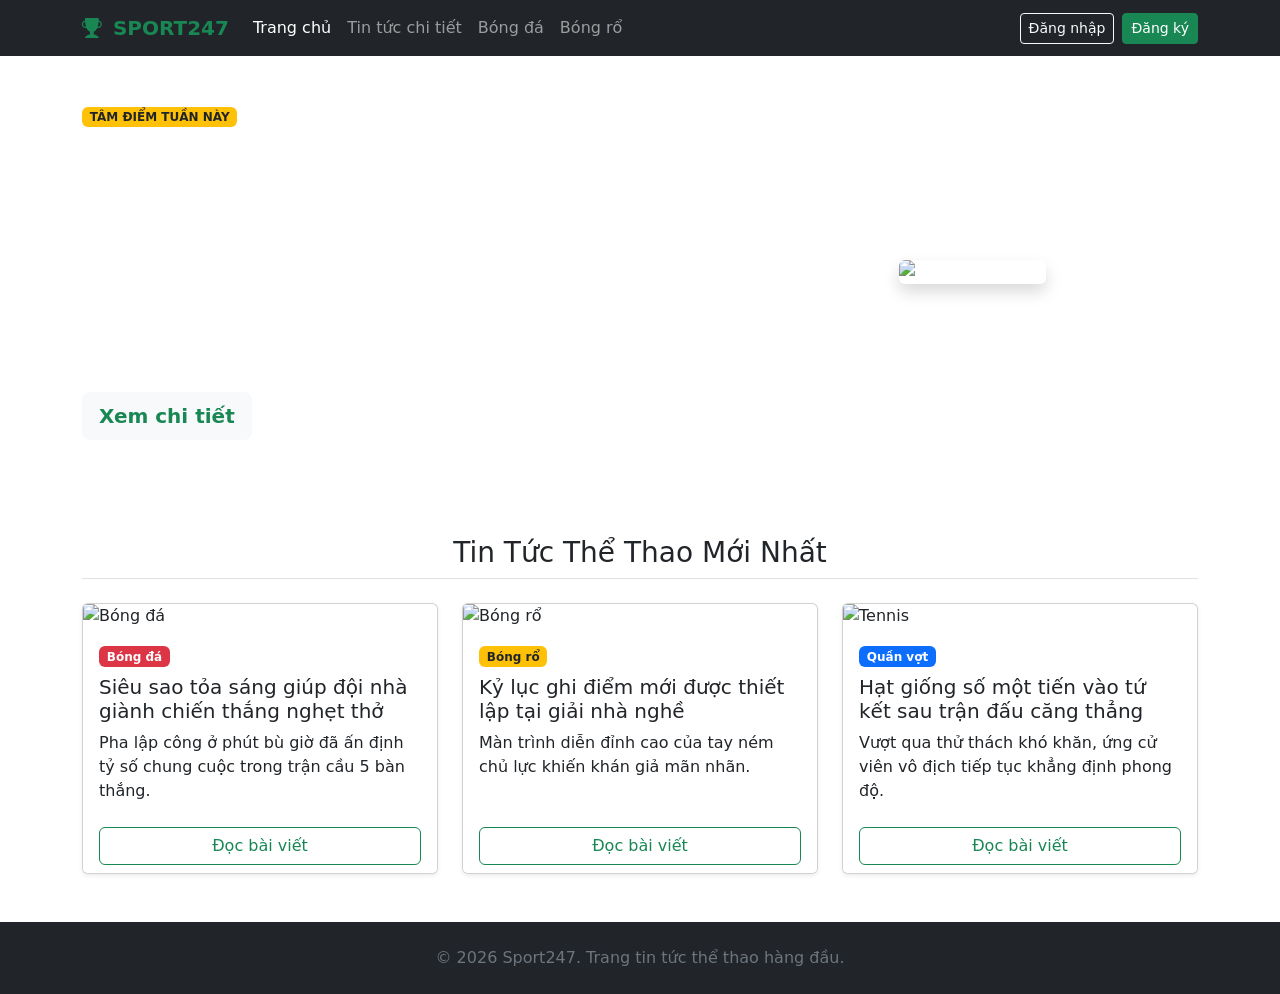
==== index.html @ bca42089 "Update links to detail page for news articles" ====
<!doctype html>
<html lang="vi">

<head>
    <meta charset="UTF-8" />
    <meta name="viewport" content="width=device-width, initial-scale=1.0" />
    <title>Sport247 - Trang Chủ Thể Thao</title>
    
    <!-- Bootstrap CSS -->
    <link href="https://cdn.jsdelivr.net/npm/bootstrap@5.3.2/dist/css/bootstrap.min.css" rel="stylesheet" />
    <link rel="stylesheet" href="https://cdn.jsdelivr.net/npm/bootstrap-icons@1.11.3/font/bootstrap-icons.min.css" />
    
    <!-- File CSS tùy chỉnh -->
    <link rel="stylesheet" href="style.css" />

    <link rel="shortcut icon" href="favicon.ico" type="image/x-icon">
</head>

<body>

    <!-- 1. Thanh điều hướng (Navbar) -->
    <nav class="navbar navbar-expand-lg bg-dark navbar-dark">
        <div class="container">
            <a class="navbar-brand fw-bold text-success" href="index.html"><i class="bi bi-trophy-fill me-1"></i> SPORT247</a>
            <button class="navbar-toggler" type="button" data-bs-toggle="collapse" data-bs-target="#navbarContent">
                <span class="navbar-toggler-icon"></span>
            </button>
            <div class="collapse navbar-collapse" id="navbarContent">
                <ul class="navbar-nav me-auto mb-2 mb-lg-0">
                    <li class="nav-item">
                        <a class="nav-link active" href="index.html">Trang chủ</a>
                    </li>
                    <li class="nav-item">
                        <!-- Đã sửa tin-tuc.html thành ./webpages/tintuc.html -->
                        <a class="nav-link" href="./webpages/tintuc.html">Tin tức chi tiết</a>
                    </li>
                    <li class="nav-item">
                        <a class="nav-link" href="#">Bóng đá</a>
                    </li>
                    <li class="nav-item">
                        <a class="nav-link" href="#">Bóng rổ</a>
                    </li>
                </ul>

                <!-- Khu vực hiển thị tài khoản động -->
                <div class="d-flex align-items-center" id="auth-section">
                    <a href="sign-in.html" class="btn btn-outline-light btn-sm me-2" id="btn-login">Đăng nhập</a>
                    <a href="sign-up.html" class="btn btn-success btn-sm" id="btn-register">Đăng ký</a>
                </div>
            </div>
        </div>
    </nav>

    <!-- 2. Hero Banner -->
    <div class="hero-banner text-white py-5">
        <div class="container">
            <div class="row align-items-center">
                <div class="col-md-7 text-start">
                    <span class="badge bg-warning text-dark mb-2">TÂM ĐIỂM TUẦN NÀY</span>
                    <h1 class="display-5 fw-bold">Cuộc đua vô địch Ngoại hạng Anh bước vào giai đoạn khốc liệt</h1>
                    <p class="fs-5">Cập nhật lịch thi đấu, nhận định chuyên sâu và những diễn biến mới nhất từ các CLB hàng đầu châu Âu.</p>
                    <div class="mt-3">
                        <a href="./webpages/tintuc.html" class="btn btn-light btn-lg me-2 text-success fw-bold">Xem chi tiết</a>
                    </div>
                </div>
                <div class="col-md-5 text-center mt-4 mt-md-0">
                    <img src="https://images.unsplash.com/photo-1508098682722-e99c43a406b2?auto=format&fit=crop&w=500&q=80" 
                         class="img-fluid rounded shadow hero-img" alt="Thể thao nổi bật" />
                </div>
            </div>
        </div>
    </div>

    <!-- 3. Lưới bài viết mới nhất -->
    <div class="container my-5">
        <h3 class="text-center mb-4 border-bottom pb-2">Tin Tức Thể Thao Mới Nhất</h3>
        <div class="row row-cols-1 row-cols-md-3 g-4">
            <div class="col">
                <div class="card h-100 shadow-sm news-card">
                    <img src="https://images.unsplash.com/photo-1574629810360-7efbbe195018?auto=format&fit=crop&w=400&q=80" class="card-img-top news-card-img" alt="Bóng đá">
                    <div class="card-body">
                        <span class="badge bg-danger mb-2">Bóng đá</span>
                        <h5 class="card-title">Siêu sao tỏa sáng giúp đội nhà giành chiến thắng nghẹt thở</h5>
                        <p class="card-text">Pha lập công ở phút bù giờ đã ấn định tỷ số chung cuộc trong trận cầu 5 bàn thắng.</p>
                    </div>
                    <div class="card-footer bg-white border-top-0">
                        <a href="./webpages/tintuc.html" class="btn btn-outline-success w-100">Đọc bài viết</a>
                    </div>
                </div>
            </div>
            <div class="col">
                <div class="card h-100 shadow-sm news-card">
                    <img src="https://images.unsplash.com/photo-1546519638-68e109498ffc?auto=format&fit=crop&w=400&q=80" class="card-img-top news-card-img" alt="Bóng rổ">
                    <div class="card-body">
                        <span class="badge bg-warning text-dark mb-2">Bóng rổ</span>
                        <h5 class="card-title">Kỷ lục ghi điểm mới được thiết lập tại giải nhà nghề</h5>
                        <p class="card-text">Màn trình diễn đỉnh cao của tay ném chủ lực khiến khán giả mãn nhãn.</p>
                    </div>
                    <div class="card-footer bg-white border-top-0">
                        <a href="./webpages/tintuc.html" class="btn btn-outline-success w-100">Đọc bài viết</a>
                    </div>
                </div>
            </div>
            <div class="col">
                <div class="card h-100 shadow-sm news-card">
                    <img src="https://images.unsplash.com/photo-1519766304817-4f37bda74a29?auto=format&fit=crop&w=400&q=80" class="card-img-top news-card-img" alt="Tennis">
                    <div class="card-body">
                        <span class="badge bg-primary mb-2">Quần vợt</span>
                        <h5 class="card-title">Hạt giống số một tiến vào tứ kết sau trận đấu căng thẳng</h5>
                        <p class="card-text">Vượt qua thử thách khó khăn, ứng cử viên vô địch tiếp tục khẳng định phong độ.</p>
                    </div>
                    <div class="card-footer bg-white border-top-0">
                        <a href="./webpages/tintuc.html" class="btn btn-outline-success w-100">Đọc bài viết</a>
                    </div>
                </div>
            </div>
        </div>
    </div>

    <!-- 4. Footer -->
    <footer class="bg-dark text-white text-center py-4">
        <div class="container">
            <p class="mb-0 text-secondary">&copy; 2026 Sport247. Trang tin tức thể thao hàng đầu.</p>
        </div>
    </footer>

    <!-- Kiểm tra trạng thái đăng nhập qua localStorage -->
    <script>
        window.addEventListener("DOMContentLoaded", function() {
            let currentUser = JSON.parse(localStorage.getItem("current_user"));
            let authSection = document.getElementById("auth-section");

            if (currentUser) {
                authSection.innerHTML = `
                    <span class="text-white me-3">Xin chào, <b>${currentUser.name}</b></span>
                    <button class="btn btn-outline-danger btn-sm" id="btn-logout">Đăng xuất</button>
                `;

                document.getElementById("btn-logout").addEventListener("click", function() {
                    localStorage.removeItem("current_user");
                    location.reload();
                });
            }
        });
    </script>
    <script src="https://cdn.jsdelivr.net/npm/bootstrap@5.3.2/dist/js/bootstrap.bundle.min.js"></script>
</body>
</html>
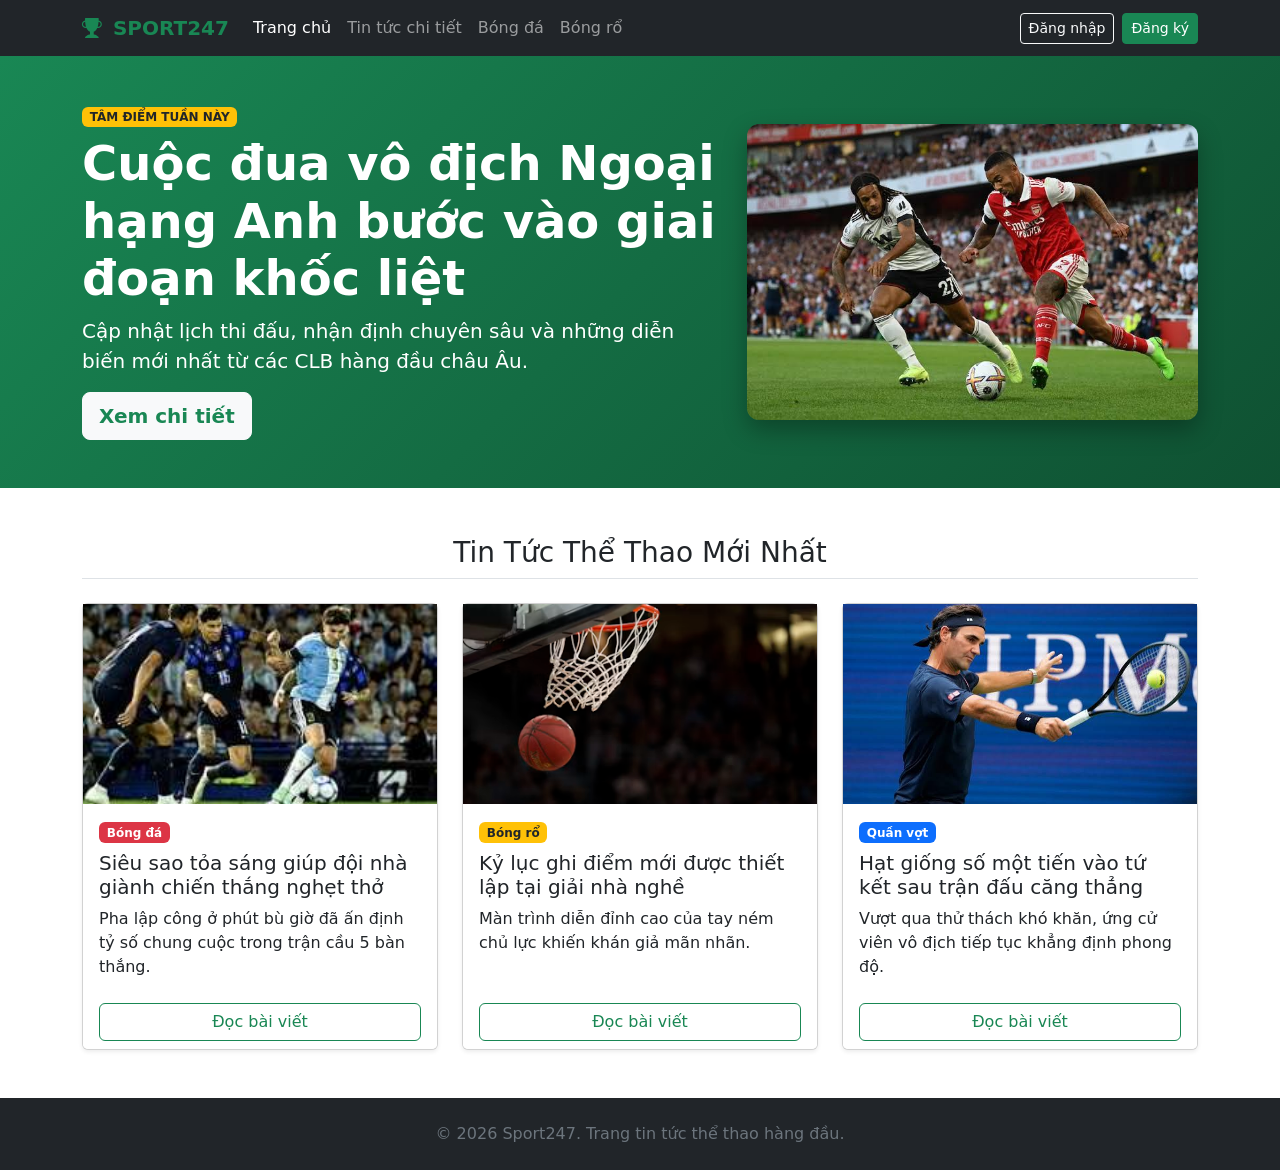
==== commit 4b1fb533: "Add three news articles: "Siêu sao tỏa sáng giúp đội nhà giành chiến thắng nghẹt thở", "Kỷ lục ghi đ" ====
--- a/index.html
+++ b/index.html
@@ -11,9 +11,7 @@
     <link rel="stylesheet" href="https://cdn.jsdelivr.net/npm/bootstrap-icons@1.11.3/font/bootstrap-icons.min.css" />
     
     <!-- File CSS tùy chỉnh -->
-    <link rel="stylesheet" href="style.css" />
-
-    <link rel="shortcut icon" href="favicon.ico" type="image/x-icon">
+    <link rel="stylesheet" href="css/style.css" />
 </head>
 
 <body>
@@ -31,7 +29,7 @@
                         <a class="nav-link active" href="index.html">Trang chủ</a>
                     </li>
                     <li class="nav-item">
-                        <!-- Đã sửa tin-tuc.html thành ./webpages/tintuc.html -->
+                        <!-- Đã đổi thành ./webpages/tintuc.html -->
                         <a class="nav-link" href="./webpages/tintuc.html">Tin tức chi tiết</a>
                     </li>
                     <li class="nav-item">
@@ -44,8 +42,8 @@
 
                 <!-- Khu vực hiển thị tài khoản động -->
                 <div class="d-flex align-items-center" id="auth-section">
-                    <a href="sign-in.html" class="btn btn-outline-light btn-sm me-2" id="btn-login">Đăng nhập</a>
-                    <a href="sign-up.html" class="btn btn-success btn-sm" id="btn-register">Đăng ký</a>
+                    <a href="./webpages/sign-in.html" class="btn btn-outline-light btn-sm me-2" id="btn-login">Đăng nhập</a>
+                    <a href="./webpages/sign-up.html" class="btn btn-success btn-sm" id="btn-register">Đăng ký</a>
                 </div>
             </div>
         </div>
@@ -60,12 +58,13 @@
                     <h1 class="display-5 fw-bold">Cuộc đua vô địch Ngoại hạng Anh bước vào giai đoạn khốc liệt</h1>
                     <p class="fs-5">Cập nhật lịch thi đấu, nhận định chuyên sâu và những diễn biến mới nhất từ các CLB hàng đầu châu Âu.</p>
                     <div class="mt-3">
+                        <!-- Đã đổi thành ./webpages/tintuc.html -->
                         <a href="./webpages/tintuc.html" class="btn btn-light btn-lg me-2 text-success fw-bold">Xem chi tiết</a>
                     </div>
                 </div>
                 <div class="col-md-5 text-center mt-4 mt-md-0">
-                    <img src="https://images.unsplash.com/photo-1508098682722-e99c43a406b2?auto=format&fit=crop&w=500&q=80" 
-                         class="img-fluid rounded shadow hero-img" alt="Thể thao nổi bật" />
+                    <img src="./img/img4.jfif" 
+                        alt="Thể thao nổi bật" />
                 </div>
             </div>
         </div>
@@ -77,40 +76,43 @@
         <div class="row row-cols-1 row-cols-md-3 g-4">
             <div class="col">
                 <div class="card h-100 shadow-sm news-card">
-                    <img src="https://images.unsplash.com/photo-1574629810360-7efbbe195018?auto=format&fit=crop&w=400&q=80" class="card-img-top news-card-img" alt="Bóng đá">
+                    <img src="./img/img3.jfif" alt="Bóng đá">
                     <div class="card-body">
                         <span class="badge bg-danger mb-2">Bóng đá</span>
                         <h5 class="card-title">Siêu sao tỏa sáng giúp đội nhà giành chiến thắng nghẹt thở</h5>
                         <p class="card-text">Pha lập công ở phút bù giờ đã ấn định tỷ số chung cuộc trong trận cầu 5 bàn thắng.</p>
                     </div>
                     <div class="card-footer bg-white border-top-0">
-                        <a href="./webpages/tintuc.html" class="btn btn-outline-success w-100">Đọc bài viết</a>
+                        <!-- Đã đổi thành ./webpages/tintuc.html -->
+                        <a href="./webpages/tintuc1.html" class="btn btn-outline-success w-100">Đọc bài viết</a>
                     </div>
                 </div>
             </div>
             <div class="col">
                 <div class="card h-100 shadow-sm news-card">
-                    <img src="https://images.unsplash.com/photo-1546519638-68e109498ffc?auto=format&fit=crop&w=400&q=80" class="card-img-top news-card-img" alt="Bóng rổ">
+                    <img src="./img/img2.avif" alt="Bóng rổ">
                     <div class="card-body">
                         <span class="badge bg-warning text-dark mb-2">Bóng rổ</span>
                         <h5 class="card-title">Kỷ lục ghi điểm mới được thiết lập tại giải nhà nghề</h5>
                         <p class="card-text">Màn trình diễn đỉnh cao của tay ném chủ lực khiến khán giả mãn nhãn.</p>
                     </div>
                     <div class="card-footer bg-white border-top-0">
-                        <a href="./webpages/tintuc.html" class="btn btn-outline-success w-100">Đọc bài viết</a>
+                        <!-- Đã đổi thành ./webpages/tintuc.html -->
+                        <a href="./webpages/tintuc2.html" class="btn btn-outline-success w-100">Đọc bài viết</a>
                     </div>
                 </div>
             </div>
             <div class="col">
                 <div class="card h-100 shadow-sm news-card">
-                    <img src="https://images.unsplash.com/photo-1519766304817-4f37bda74a29?auto=format&fit=crop&w=400&q=80" class="card-img-top news-card-img" alt="Tennis">
+                    <img src="./img/img1.jfif" alt="tennis">
                     <div class="card-body">
                         <span class="badge bg-primary mb-2">Quần vợt</span>
                         <h5 class="card-title">Hạt giống số một tiến vào tứ kết sau trận đấu căng thẳng</h5>
                         <p class="card-text">Vượt qua thử thách khó khăn, ứng cử viên vô địch tiếp tục khẳng định phong độ.</p>
                     </div>
                     <div class="card-footer bg-white border-top-0">
-                        <a href="./webpages/tintuc.html" class="btn btn-outline-success w-100">Đọc bài viết</a>
+                        <!-- Đã đổi thành ./webpages/tintuc.html -->
+                        <a href="./webpages/tintuc3.html" class="btn btn-outline-success w-100">Đọc bài viết</a>
                     </div>
                 </div>
             </div>
--- a/css/style.css
+++ b/css/style.css
@@ -0,0 +1,26 @@
+/* Giao diện Hero Banner */
+.hero-banner {
+    background: linear-gradient(135deg, #198754 0%, #0f5132 100%);
+}
+
+.hero-banner img {
+    max-width: 100%;
+    height: auto;
+    border-radius: 12px;
+    box-shadow: 0 10px 25px rgba(0, 0, 0, 0.3);
+}
+
+/* Giao diện Card bài viết */
+.news-card {
+    transition: transform 0.2s ease, box-shadow 0.2s ease;
+}
+
+.news-card:hover {
+    transform: translateY(-5px);
+    box-shadow: 0 8px 20px rgba(0, 0, 0, 0.12) !important;
+}
+
+.news-card img {
+    height: 200px;
+    object-fit: cover;
+}
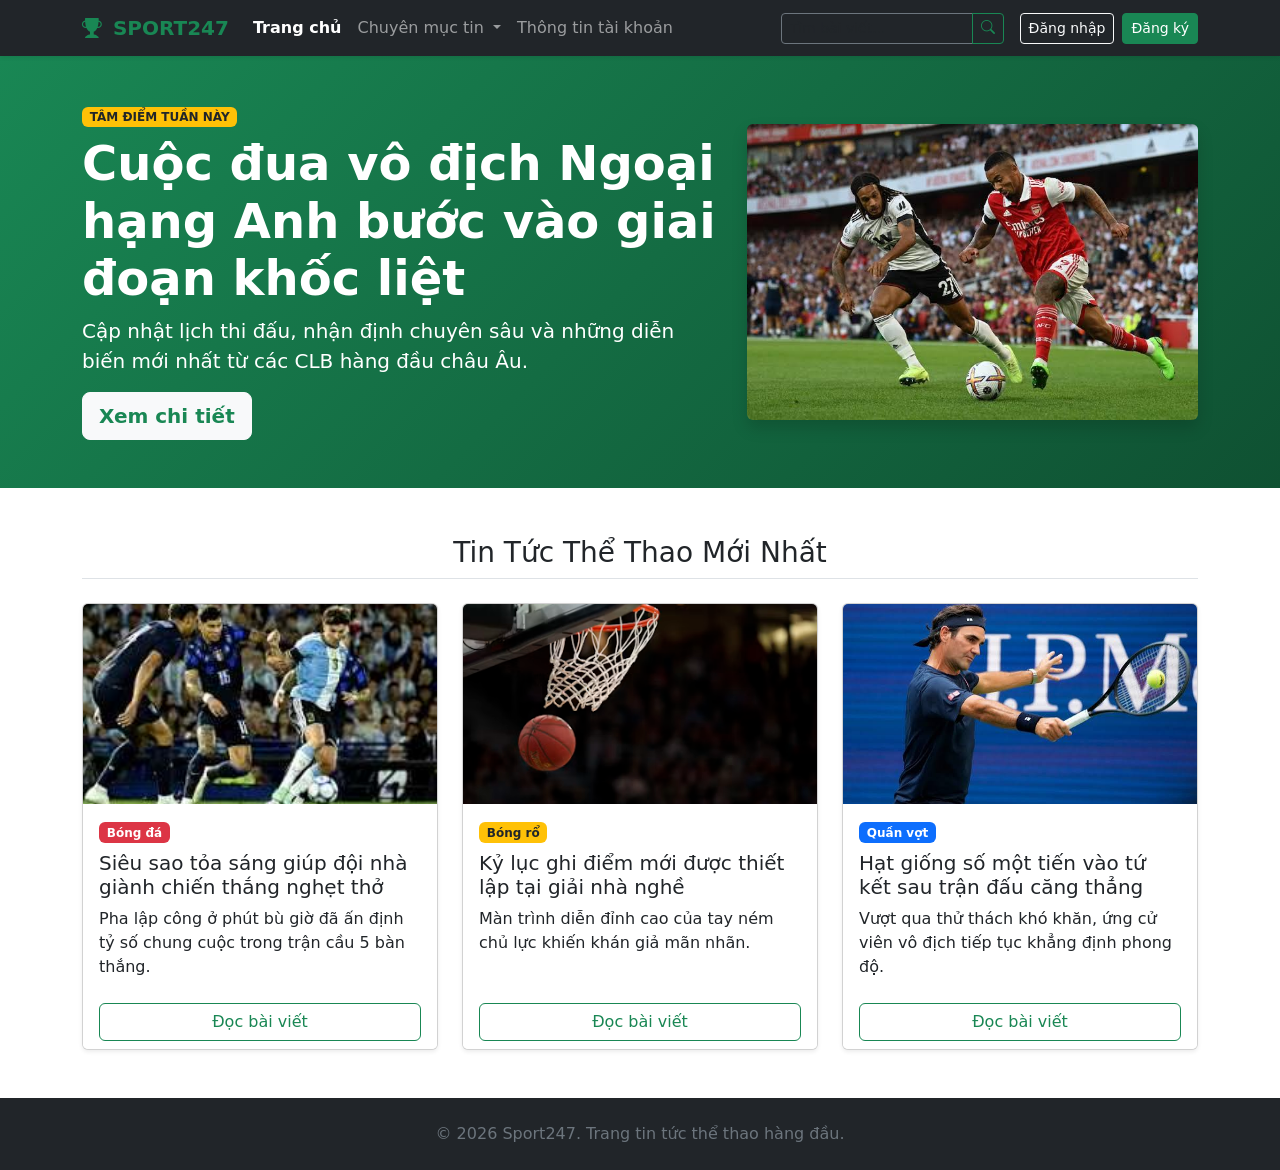
==== commit 1120286b: "Enhance navigation and account features across news pages - Updated navbar to include dropdown for n" ====
--- a/index.html
+++ b/index.html
@@ -14,40 +14,70 @@
     <link rel="stylesheet" href="css/style.css" />
 </head>
 
-<body>
+<body class="d-flex flex-column min-vh-100">
 
     <!-- 1. Thanh điều hướng (Navbar) -->
-    <nav class="navbar navbar-expand-lg bg-dark navbar-dark">
+    <nav class="navbar navbar-expand-lg bg-dark navbar-dark sticky-top shadow-sm">
         <div class="container">
-            <a class="navbar-brand fw-bold text-success" href="index.html"><i class="bi bi-trophy-fill me-1"></i> SPORT247</a>
+            <a class="navbar-brand fw-bold text-success" href="index.html">
+                <i class="bi bi-trophy-fill me-1"></i> SPORT247
+            </a>
             <button class="navbar-toggler" type="button" data-bs-toggle="collapse" data-bs-target="#navbarContent">
                 <span class="navbar-toggler-icon"></span>
             </button>
             <div class="collapse navbar-collapse" id="navbarContent">
                 <ul class="navbar-nav me-auto mb-2 mb-lg-0">
                     <li class="nav-item">
-                        <a class="nav-link active" href="index.html">Trang chủ</a>
+                        <a class="nav-link active fw-semibold" href="index.html">Trang chủ</a>
+                    </li>
+                    <li class="nav-item dropdown">
+                        <a class="nav-link dropdown-toggle" href="#" role="button" data-bs-toggle="dropdown">
+                            Chuyên mục tin
+                        </a>
+                        <ul class="dropdown-menu dropdown-menu-dark">
+                            <li><a class="dropdown-item" href="./webpages/tintuc.html"><i class="bi bi-fire text-danger me-2"></i>Tâm điểm: Ngoại hạng Anh</a></li>
+                            <li><hr class="dropdown-divider"></li>
+                            <li><a class="dropdown-item" href="./webpages/tintuc1.html">Tin Bóng đá</a></li>
+                            <li><a class="dropdown-item" href="./webpages/tintuc2.html">Tin Bóng rổ</a></li>
+                            <li><a class="dropdown-item" href="./webpages/tintuc3.html">Tin Quần vợt</a></li>
+                        </ul>
                     </li>
                     <li class="nav-item">
-                        <!-- Đã đổi thành ./webpages/tintuc.html -->
-                        <a class="nav-link" href="./webpages/tintuc.html">Tin tức chi tiết</a>
-                    </li>
-                    <li class="nav-item">
-                        <a class="nav-link" href="#">Bóng đá</a>
-                    </li>
-                    <li class="nav-item">
-                        <a class="nav-link" href="#">Bóng rổ</a>
+                        <a class="nav-link" href="#" data-bs-toggle="modal" data-bs-target="#accountModal">Thông tin tài khoản</a>
                     </li>
                 </ul>
 
+                <!-- Thanh tìm kiếm nhanh -->
+                <form class="d-flex me-lg-3 my-2 my-lg-0" id="navbar-search-form">
+                    <div class="input-group input-group-sm">
+                        <input class="form-control bg-dark text-white border-secondary" type="search" id="navbar-search-input" placeholder="Tìm bài viết..." aria-label="Search">
+                        <button class="btn btn-outline-success" type="submit"><i class="bi bi-search"></i></button>
+                    </div>
+                </form>
+
                 <!-- Khu vực hiển thị tài khoản động -->
-                <div class="d-flex align-items-center" id="auth-section">
-                    <a href="./webpages/sign-in.html" class="btn btn-outline-light btn-sm me-2" id="btn-login">Đăng nhập</a>
-                    <a href="./webpages/sign-up.html" class="btn btn-success btn-sm" id="btn-register">Đăng ký</a>
+                <div class="d-flex align-items-center mt-2 mt-lg-0" id="auth-section">
+                    <a href="./Submit/sign-in.html" class="btn btn-outline-light btn-sm me-2" id="btn-login">Đăng nhập</a>
+                    <a href="./Submit/sign-up.html" class="btn btn-success btn-sm" id="btn-register">Đăng ký</a>
                 </div>
             </div>
         </div>
     </nav>
+
+    <!-- Modal Thông tin tài khoản -->
+    <div class="modal fade" id="accountModal" tabindex="-1" aria-hidden="true">
+        <div class="modal-dialog modal-dialog-centered">
+            <div class="modal-content">
+                <div class="modal-header bg-dark text-white">
+                    <h5 class="modal-title"><i class="bi bi-person-badge text-success me-2"></i>Thông tin tài khoản</h5>
+                    <button type="button" class="btn-close btn-close-white" data-bs-dismiss="modal"></button>
+                </div>
+                <div class="modal-body" id="account-modal-body">
+                    <!-- Nội dung tự động cập nhật bằng JS -->
+                </div>
+            </div>
+        </div>
+    </div>
 
     <!-- 2. Hero Banner -->
     <div class="hero-banner text-white py-5">
@@ -58,13 +88,11 @@
                     <h1 class="display-5 fw-bold">Cuộc đua vô địch Ngoại hạng Anh bước vào giai đoạn khốc liệt</h1>
                     <p class="fs-5">Cập nhật lịch thi đấu, nhận định chuyên sâu và những diễn biến mới nhất từ các CLB hàng đầu châu Âu.</p>
                     <div class="mt-3">
-                        <!-- Đã đổi thành ./webpages/tintuc.html -->
                         <a href="./webpages/tintuc.html" class="btn btn-light btn-lg me-2 text-success fw-bold">Xem chi tiết</a>
                     </div>
                 </div>
                 <div class="col-md-5 text-center mt-4 mt-md-0">
-                    <img src="./img/img4.jfif" 
-                        alt="Thể thao nổi bật" />
+                    <img src="./img/img4.jfif" class="img-fluid rounded shadow" alt="Thể thao nổi bật" />
                 </div>
             </div>
         </div>
@@ -76,42 +104,39 @@
         <div class="row row-cols-1 row-cols-md-3 g-4">
             <div class="col">
                 <div class="card h-100 shadow-sm news-card">
-                    <img src="./img/img3.jfif" alt="Bóng đá">
+                    <img src="./img/img3.jfif" class="card-img-top" alt="Bóng đá">
                     <div class="card-body">
                         <span class="badge bg-danger mb-2">Bóng đá</span>
                         <h5 class="card-title">Siêu sao tỏa sáng giúp đội nhà giành chiến thắng nghẹt thở</h5>
                         <p class="card-text">Pha lập công ở phút bù giờ đã ấn định tỷ số chung cuộc trong trận cầu 5 bàn thắng.</p>
                     </div>
                     <div class="card-footer bg-white border-top-0">
-                        <!-- Đã đổi thành ./webpages/tintuc.html -->
                         <a href="./webpages/tintuc1.html" class="btn btn-outline-success w-100">Đọc bài viết</a>
                     </div>
                 </div>
             </div>
             <div class="col">
                 <div class="card h-100 shadow-sm news-card">
-                    <img src="./img/img2.avif" alt="Bóng rổ">
+                    <img src="./img/img2.avif" class="card-img-top" alt="Bóng rổ">
                     <div class="card-body">
                         <span class="badge bg-warning text-dark mb-2">Bóng rổ</span>
                         <h5 class="card-title">Kỷ lục ghi điểm mới được thiết lập tại giải nhà nghề</h5>
                         <p class="card-text">Màn trình diễn đỉnh cao của tay ném chủ lực khiến khán giả mãn nhãn.</p>
                     </div>
                     <div class="card-footer bg-white border-top-0">
-                        <!-- Đã đổi thành ./webpages/tintuc.html -->
                         <a href="./webpages/tintuc2.html" class="btn btn-outline-success w-100">Đọc bài viết</a>
                     </div>
                 </div>
             </div>
             <div class="col">
                 <div class="card h-100 shadow-sm news-card">
-                    <img src="./img/img1.jfif" alt="tennis">
+                    <img src="./img/img1.jfif" class="card-img-top" alt="tennis">
                     <div class="card-body">
                         <span class="badge bg-primary mb-2">Quần vợt</span>
                         <h5 class="card-title">Hạt giống số một tiến vào tứ kết sau trận đấu căng thẳng</h5>
                         <p class="card-text">Vượt qua thử thách khó khăn, ứng cử viên vô địch tiếp tục khẳng định phong độ.</p>
                     </div>
                     <div class="card-footer bg-white border-top-0">
-                        <!-- Đã đổi thành ./webpages/tintuc.html -->
                         <a href="./webpages/tintuc3.html" class="btn btn-outline-success w-100">Đọc bài viết</a>
                     </div>
                 </div>
@@ -120,29 +145,91 @@
     </div>
 
     <!-- 4. Footer -->
-    <footer class="bg-dark text-white text-center py-4">
+    <footer class="bg-dark text-white text-center py-4 mt-auto">
         <div class="container">
             <p class="mb-0 text-secondary">&copy; 2026 Sport247. Trang tin tức thể thao hàng đầu.</p>
         </div>
     </footer>
 
-    <!-- Kiểm tra trạng thái đăng nhập qua localStorage -->
+    <!-- Script xử lý Navbar, Tài khoản (kèm Mật khẩu) & Tìm kiếm -->
     <script>
         window.addEventListener("DOMContentLoaded", function() {
             let currentUser = JSON.parse(localStorage.getItem("current_user"));
             let authSection = document.getElementById("auth-section");
+            let accountModalBody = document.getElementById("account-modal-body");
 
             if (currentUser) {
                 authSection.innerHTML = `
-                    <span class="text-white me-3">Xin chào, <b>${currentUser.name}</b></span>
+                    <span class="text-white me-3 small">Xin chào, <b class="text-success">${currentUser.name}</b></span>
                     <button class="btn btn-outline-danger btn-sm" id="btn-logout">Đăng xuất</button>
                 `;
-
                 document.getElementById("btn-logout").addEventListener("click", function() {
                     localStorage.removeItem("current_user");
                     location.reload();
                 });
+
+                let userPassword = currentUser.password || "Chưa có dữ liệu";
+                let maskedPassword = currentUser.password ? "•".repeat(currentUser.password.length) : "Chưa có dữ liệu";
+
+                accountModalBody.innerHTML = `
+                    <div class="text-center mb-3">
+                        <i class="bi bi-person-circle display-3 text-success"></i>
+                        <h5 class="mt-2 fw-bold">${currentUser.name}</h5>
+                        <span class="badge bg-success">Thành viên Sport247</span>
+                    </div>
+                    <ul class="list-group list-group-flush">
+                        <li class="list-group-item"><strong>Email:</strong> ${currentUser.email || "Chưa cập nhật"}</li>
+                        <li class="list-group-item d-flex justify-content-between align-items-center">
+                            <div>
+                                <strong>Mật khẩu:</strong> 
+                                <span id="modal-password-text" class="ms-1 font-monospace">${maskedPassword}</span>
+                            </div>
+                            ${currentUser.password ? `
+                            <button type="button" class="btn btn-sm btn-outline-secondary" id="btn-toggle-password" title="Ẩn/Hiện mật khẩu">
+                                <i class="bi bi-eye" id="icon-toggle-password"></i>
+                            </button>` : ""}
+                        </li>
+                        <li class="list-group-item"><strong>Trạng thái:</strong> <span class="text-success">Đang hoạt động</span></li>
+                    </ul>
+                `;
+
+                let btnTogglePwd = document.getElementById("btn-toggle-password");
+                if (btnTogglePwd) {
+                    let isShown = false;
+                    btnTogglePwd.addEventListener("click", function() {
+                        isShown = !isShown;
+                        document.getElementById("modal-password-text").textContent = isShown ? userPassword : maskedPassword;
+                        document.getElementById("icon-toggle-password").className = isShown ? "bi bi-eye-slash" : "bi bi-eye";
+                    });
+                }
+            } else {
+                accountModalBody.innerHTML = `
+                    <div class="text-center py-3">
+                        <p class="mb-3">Bạn chưa đăng nhập vào hệ thống.</p>
+                        <a href="./Submit/sign-in.html" class="btn btn-success me-2">Đăng nhập ngay</a>
+                        <a href="./Submit/sign-up.html" class="btn btn-outline-secondary">Tạo tài khoản</a>
+                    </div>
+                `;
             }
+
+            // Xử lý thanh tìm kiếm nhanh trên Navbar
+            document.getElementById("navbar-search-form").addEventListener("submit", function(e) {
+                e.preventDefault();
+                let keyword = document.getElementById("navbar-search-input").value.toLowerCase().trim();
+                if (!keyword) return;
+
+                if (keyword.includes("ngoại hạng") || keyword.includes("vô địch")) {
+                    window.location.href = "./webpages/tintuc.html";
+                } else if (keyword.includes("bóng đá") || keyword.includes("siêu sao")) {
+                    window.location.href = "./webpages/tintuc1.html";
+                } else if (keyword.includes("bóng rổ") || keyword.includes("kỷ lục")) {
+                    window.location.href = "./webpages/tintuc2.html";
+                } else if (keyword.includes("quần vợt") || keyword.includes("tennis") || keyword.includes("tứ kết")) {
+                    window.location.href = "./webpages/tintuc3.html";
+                } else {
+                    alert("Không tìm thấy bài viết phù hợp! Hãy thử từ khóa: bóng đá, bóng rổ, quần vợt, ngoại hạng...");
+                }
+            });
         });
     </script>
     <script src="https://cdn.jsdelivr.net/npm/bootstrap@5.3.2/dist/js/bootstrap.bundle.min.js"></script>
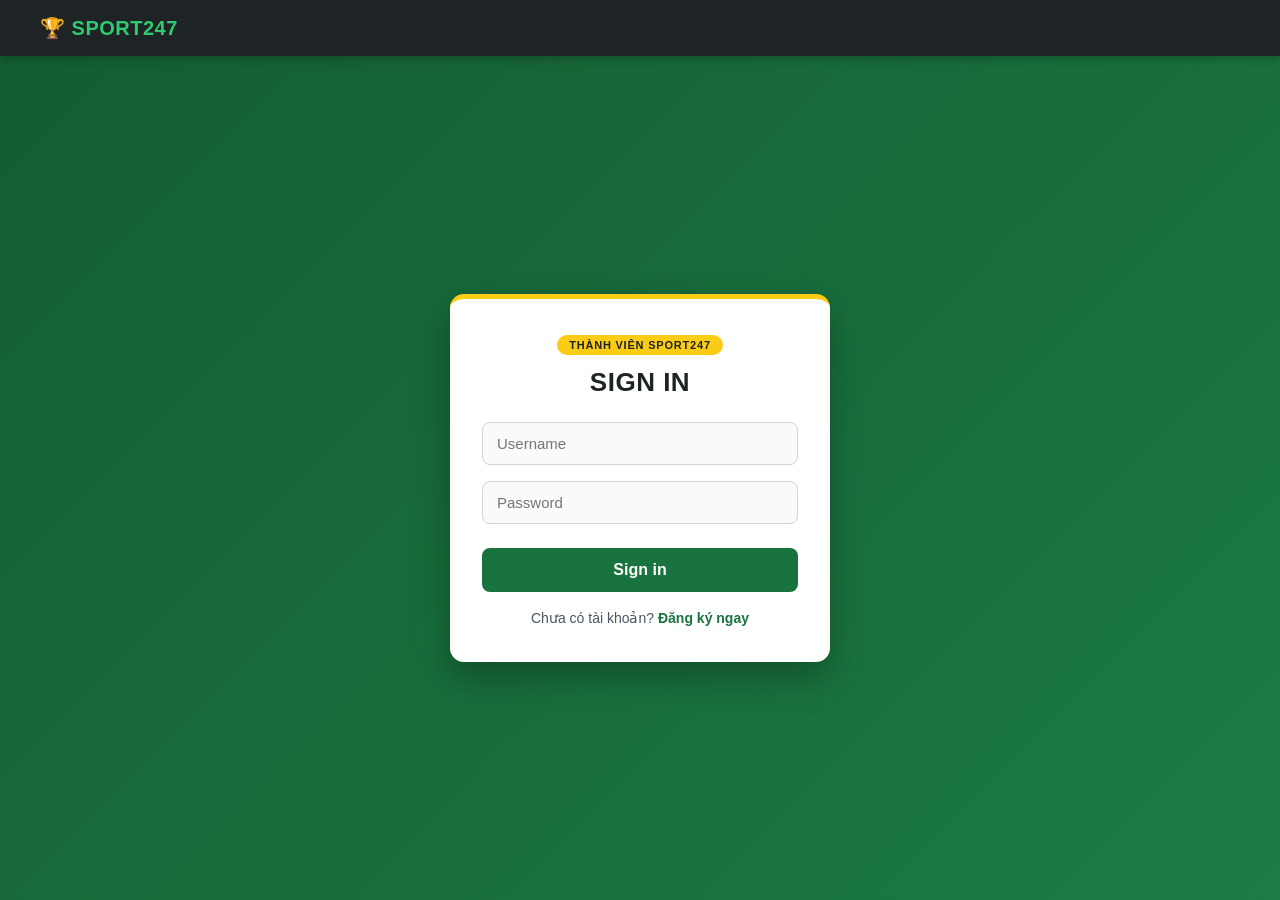
==== commit 9fa6d0e6: "Remove sign-in page and update navigation links to point to the new home page; create home page with" ====
--- a/index.html
+++ b/index.html
@@ -1,237 +1,165 @@
-<!doctype html>
-<html lang="vi">
+<!DOCTYPE html>
+<html lang="en">
+<head>
+    <meta charset="UTF-8">
+    <meta name="viewport" content="width=device-width, initial-scale=1.0">
+    <title>SIGN IN - SPORT247</title>
+    <style>
+        * {
+            box-sizing: border-box;
+            margin: 0;
+            padding: 0;
+            font-family: 'Segoe UI', Tahoma, Geneva, Verdana, sans-serif;
+        }
 
-<head>
-    <meta charset="UTF-8" />
-    <meta name="viewport" content="width=device-width, initial-scale=1.0" />
-    <title>Sport247 - Trang Chủ Thể Thao</title>
-    
-    <!-- Bootstrap CSS -->
-    <link href="https://cdn.jsdelivr.net/npm/bootstrap@5.3.2/dist/css/bootstrap.min.css" rel="stylesheet" />
-    <link rel="stylesheet" href="https://cdn.jsdelivr.net/npm/bootstrap-icons@1.11.3/font/bootstrap-icons.min.css" />
-    
-    <!-- File CSS tùy chỉnh -->
-    <link rel="stylesheet" href="css/style.css" />
+        body {
+            display: flex;
+            flex-direction: column;
+            min-height: 100vh;
+            background: linear-gradient(135deg, #135c31 0%, #1c7c43 100%);
+        }
+
+        /* Thanh header đồng bộ với trang chủ SPORT247 */
+        header {
+            background-color: #1e2326;
+            padding: 16px 40px;
+            display: flex;
+            align-items: center;
+            box-shadow: 0 2px 10px rgba(0, 0, 0, 0.25);
+        }
+
+        .logo {
+            color: #2ecc71;
+            font-size: 20px;
+            font-weight: 800;
+            letter-spacing: 0.5px;
+            text-decoration: none;
+            display: flex;
+            align-items: center;
+            gap: 8px;
+        }
+
+        .main-container {
+            flex: 1;
+            display: flex;
+            justify-content: center;
+            align-items: center;
+            padding: 20px;
+        }
+
+        form {
+            display: flex;
+            flex-direction: column;
+            width: 380px;
+            background-color: #ffffff;
+            padding: 36px 32px;
+            border-radius: 14px;
+            box-shadow: 0 16px 36px rgba(0, 0, 0, 0.28);
+            border-top: 5px solid #facc15;
+        }
+
+        .badge {
+            align-self: center;
+            background-color: #facc15;
+            color: #1e2326;
+            font-size: 11px;
+            font-weight: 800;
+            padding: 4px 12px;
+            border-radius: 20px;
+            letter-spacing: 0.8px;
+            margin-bottom: 12px;
+            text-transform: uppercase;
+        }
+
+        h1 {
+            text-align: center;
+            margin-bottom: 24px;
+            color: #1e2326;
+            font-size: 26px;
+            font-weight: 800;
+            letter-spacing: 0.5px;
+        }
+
+        input[type="text"],
+        input[type="password"] {
+            margin-bottom: 16px;
+            padding: 12px 14px;
+            border: 1.5px solid #d1d5db;
+            border-radius: 8px;
+            font-size: 15px;
+            color: #1e2326;
+            background-color: #f9fafb;
+            transition: all 0.2s ease;
+            outline: none;
+        }
+
+        input[type="text"]:focus,
+        input[type="password"]:focus {
+            border-color: #19733e;
+            background-color: #ffffff;
+            box-shadow: 0 0 0 3px rgba(25, 115, 62, 0.18);
+        }
+
+        input[type="submit"] {
+            margin-top: 8px;
+            padding: 13px;
+            background-color: #19733e;
+            color: #ffffff;
+            border: none;
+            border-radius: 8px;
+            font-size: 16px;
+            font-weight: 700;
+            cursor: pointer;
+            transition: background-color 0.2s ease, transform 0.15s ease;
+        }
+
+        input[type="submit"]:hover {
+            background-color: #13582f;
+            transform: translateY(-1px);
+        }
+
+        input[type="submit"]:active {
+            transform: translateY(0);
+        }
+
+        .switch-page {
+            margin-top: 18px;
+            text-align: center;
+            font-size: 14px;
+            color: #4b5563;
+        }
+
+        .switch-page a {
+            color: #19733e;
+            font-weight: 700;
+            text-decoration: none;
+        }
+
+        .switch-page a:hover {
+            text-decoration: underline;
+        }
+    </style>
 </head>
+<body>
+    <header>
+        <a href="./home.html" class="logo">🏆 SPORT247</a>
+    </header>
 
-<body class="d-flex flex-column min-vh-100">
+    <div class="main-container"> 
+        <form action="">
+            <span class="badge">THÀNH VIÊN SPORT247</span>
+            <h1>SIGN IN</h1>
 
-    <!-- 1. Thanh điều hướng (Navbar) -->
-    <nav class="navbar navbar-expand-lg bg-dark navbar-dark sticky-top shadow-sm">
-        <div class="container">
-            <a class="navbar-brand fw-bold text-success" href="index.html">
-                <i class="bi bi-trophy-fill me-1"></i> SPORT247
-            </a>
-            <button class="navbar-toggler" type="button" data-bs-toggle="collapse" data-bs-target="#navbarContent">
-                <span class="navbar-toggler-icon"></span>
-            </button>
-            <div class="collapse navbar-collapse" id="navbarContent">
-                <ul class="navbar-nav me-auto mb-2 mb-lg-0">
-                    <li class="nav-item">
-                        <a class="nav-link active fw-semibold" href="index.html">Trang chủ</a>
-                    </li>
-                    <li class="nav-item dropdown">
-                        <a class="nav-link dropdown-toggle" href="#" role="button" data-bs-toggle="dropdown">
-                            Chuyên mục tin
-                        </a>
-                        <ul class="dropdown-menu dropdown-menu-dark">
-                            <li><a class="dropdown-item" href="./webpages/tintuc.html"><i class="bi bi-fire text-danger me-2"></i>Tâm điểm: Ngoại hạng Anh</a></li>
-                            <li><hr class="dropdown-divider"></li>
-                            <li><a class="dropdown-item" href="./webpages/tintuc1.html">Tin Bóng đá</a></li>
-                            <li><a class="dropdown-item" href="./webpages/tintuc2.html">Tin Bóng rổ</a></li>
-                            <li><a class="dropdown-item" href="./webpages/tintuc3.html">Tin Quần vợt</a></li>
-                        </ul>
-                    </li>
-                    <li class="nav-item">
-                        <a class="nav-link" href="#" data-bs-toggle="modal" data-bs-target="#accountModal">Thông tin tài khoản</a>
-                    </li>
-                </ul>
+            <input type="text" id="name" name="name" placeholder="Username">
 
-                <!-- Thanh tìm kiếm nhanh -->
-                <form class="d-flex me-lg-3 my-2 my-lg-0" id="navbar-search-form">
-                    <div class="input-group input-group-sm">
-                        <input class="form-control bg-dark text-white border-secondary" type="search" id="navbar-search-input" placeholder="Tìm bài viết..." aria-label="Search">
-                        <button class="btn btn-outline-success" type="submit"><i class="bi bi-search"></i></button>
-                    </div>
-                </form>
+            <input type="password" id="password" name="password" placeholder="Password">
 
-                <!-- Khu vực hiển thị tài khoản động -->
-                <div class="d-flex align-items-center mt-2 mt-lg-0" id="auth-section">
-                    <a href="./Submit/sign-in.html" class="btn btn-outline-light btn-sm me-2" id="btn-login">Đăng nhập</a>
-                    <a href="./Submit/sign-up.html" class="btn btn-success btn-sm" id="btn-register">Đăng ký</a>
-                </div>
-            </div>
-        </div>
-    </nav>
+            <input type="submit" value="Sign in">
 
-    <!-- Modal Thông tin tài khoản -->
-    <div class="modal fade" id="accountModal" tabindex="-1" aria-hidden="true">
-        <div class="modal-dialog modal-dialog-centered">
-            <div class="modal-content">
-                <div class="modal-header bg-dark text-white">
-                    <h5 class="modal-title"><i class="bi bi-person-badge text-success me-2"></i>Thông tin tài khoản</h5>
-                    <button type="button" class="btn-close btn-close-white" data-bs-dismiss="modal"></button>
-                </div>
-                <div class="modal-body" id="account-modal-body">
-                    <!-- Nội dung tự động cập nhật bằng JS -->
-                </div>
-            </div>
-        </div>
+            <p class="switch-page">Chưa có tài khoản? <a href="./Submit/sign-up.html">Đăng ký ngay</a></p>
+        </form>
     </div>
 
-    <!-- 2. Hero Banner -->
-    <div class="hero-banner text-white py-5">
-        <div class="container">
-            <div class="row align-items-center">
-                <div class="col-md-7 text-start">
-                    <span class="badge bg-warning text-dark mb-2">TÂM ĐIỂM TUẦN NÀY</span>
-                    <h1 class="display-5 fw-bold">Cuộc đua vô địch Ngoại hạng Anh bước vào giai đoạn khốc liệt</h1>
-                    <p class="fs-5">Cập nhật lịch thi đấu, nhận định chuyên sâu và những diễn biến mới nhất từ các CLB hàng đầu châu Âu.</p>
-                    <div class="mt-3">
-                        <a href="./webpages/tintuc.html" class="btn btn-light btn-lg me-2 text-success fw-bold">Xem chi tiết</a>
-                    </div>
-                </div>
-                <div class="col-md-5 text-center mt-4 mt-md-0">
-                    <img src="./img/img4.jfif" class="img-fluid rounded shadow" alt="Thể thao nổi bật" />
-                </div>
-            </div>
-        </div>
-    </div>
-
-    <!-- 3. Lưới bài viết mới nhất -->
-    <div class="container my-5">
-        <h3 class="text-center mb-4 border-bottom pb-2">Tin Tức Thể Thao Mới Nhất</h3>
-        <div class="row row-cols-1 row-cols-md-3 g-4">
-            <div class="col">
-                <div class="card h-100 shadow-sm news-card">
-                    <img src="./img/img3.jfif" class="card-img-top" alt="Bóng đá">
-                    <div class="card-body">
-                        <span class="badge bg-danger mb-2">Bóng đá</span>
-                        <h5 class="card-title">Siêu sao tỏa sáng giúp đội nhà giành chiến thắng nghẹt thở</h5>
-                        <p class="card-text">Pha lập công ở phút bù giờ đã ấn định tỷ số chung cuộc trong trận cầu 5 bàn thắng.</p>
-                    </div>
-                    <div class="card-footer bg-white border-top-0">
-                        <a href="./webpages/tintuc1.html" class="btn btn-outline-success w-100">Đọc bài viết</a>
-                    </div>
-                </div>
-            </div>
-            <div class="col">
-                <div class="card h-100 shadow-sm news-card">
-                    <img src="./img/img2.avif" class="card-img-top" alt="Bóng rổ">
-                    <div class="card-body">
-                        <span class="badge bg-warning text-dark mb-2">Bóng rổ</span>
-                        <h5 class="card-title">Kỷ lục ghi điểm mới được thiết lập tại giải nhà nghề</h5>
-                        <p class="card-text">Màn trình diễn đỉnh cao của tay ném chủ lực khiến khán giả mãn nhãn.</p>
-                    </div>
-                    <div class="card-footer bg-white border-top-0">
-                        <a href="./webpages/tintuc2.html" class="btn btn-outline-success w-100">Đọc bài viết</a>
-                    </div>
-                </div>
-            </div>
-            <div class="col">
-                <div class="card h-100 shadow-sm news-card">
-                    <img src="./img/img1.jfif" class="card-img-top" alt="tennis">
-                    <div class="card-body">
-                        <span class="badge bg-primary mb-2">Quần vợt</span>
-                        <h5 class="card-title">Hạt giống số một tiến vào tứ kết sau trận đấu căng thẳng</h5>
-                        <p class="card-text">Vượt qua thử thách khó khăn, ứng cử viên vô địch tiếp tục khẳng định phong độ.</p>
-                    </div>
-                    <div class="card-footer bg-white border-top-0">
-                        <a href="./webpages/tintuc3.html" class="btn btn-outline-success w-100">Đọc bài viết</a>
-                    </div>
-                </div>
-            </div>
-        </div>
-    </div>
-
-    <!-- 4. Footer -->
-    <footer class="bg-dark text-white text-center py-4 mt-auto">
-        <div class="container">
-            <p class="mb-0 text-secondary">&copy; 2026 Sport247. Trang tin tức thể thao hàng đầu.</p>
-        </div>
-    </footer>
-
-    <!-- Script xử lý Navbar, Tài khoản (kèm Mật khẩu) & Tìm kiếm -->
-    <script>
-        window.addEventListener("DOMContentLoaded", function() {
-            let currentUser = JSON.parse(localStorage.getItem("current_user"));
-            let authSection = document.getElementById("auth-section");
-            let accountModalBody = document.getElementById("account-modal-body");
-
-            if (currentUser) {
-                authSection.innerHTML = `
-                    <span class="text-white me-3 small">Xin chào, <b class="text-success">${currentUser.name}</b></span>
-                    <button class="btn btn-outline-danger btn-sm" id="btn-logout">Đăng xuất</button>
-                `;
-                document.getElementById("btn-logout").addEventListener("click", function() {
-                    localStorage.removeItem("current_user");
-                    location.reload();
-                });
-
-                let userPassword = currentUser.password || "Chưa có dữ liệu";
-                let maskedPassword = currentUser.password ? "•".repeat(currentUser.password.length) : "Chưa có dữ liệu";
-
-                accountModalBody.innerHTML = `
-                    <div class="text-center mb-3">
-                        <i class="bi bi-person-circle display-3 text-success"></i>
-                        <h5 class="mt-2 fw-bold">${currentUser.name}</h5>
-                        <span class="badge bg-success">Thành viên Sport247</span>
-                    </div>
-                    <ul class="list-group list-group-flush">
-                        <li class="list-group-item"><strong>Email:</strong> ${currentUser.email || "Chưa cập nhật"}</li>
-                        <li class="list-group-item d-flex justify-content-between align-items-center">
-                            <div>
-                                <strong>Mật khẩu:</strong> 
-                                <span id="modal-password-text" class="ms-1 font-monospace">${maskedPassword}</span>
-                            </div>
-                            ${currentUser.password ? `
-                            <button type="button" class="btn btn-sm btn-outline-secondary" id="btn-toggle-password" title="Ẩn/Hiện mật khẩu">
-                                <i class="bi bi-eye" id="icon-toggle-password"></i>
-                            </button>` : ""}
-                        </li>
-                        <li class="list-group-item"><strong>Trạng thái:</strong> <span class="text-success">Đang hoạt động</span></li>
-                    </ul>
-                `;
-
-                let btnTogglePwd = document.getElementById("btn-toggle-password");
-                if (btnTogglePwd) {
-                    let isShown = false;
-                    btnTogglePwd.addEventListener("click", function() {
-                        isShown = !isShown;
-                        document.getElementById("modal-password-text").textContent = isShown ? userPassword : maskedPassword;
-                        document.getElementById("icon-toggle-password").className = isShown ? "bi bi-eye-slash" : "bi bi-eye";
-                    });
-                }
-            } else {
-                accountModalBody.innerHTML = `
-                    <div class="text-center py-3">
-                        <p class="mb-3">Bạn chưa đăng nhập vào hệ thống.</p>
-                        <a href="./Submit/sign-in.html" class="btn btn-success me-2">Đăng nhập ngay</a>
-                        <a href="./Submit/sign-up.html" class="btn btn-outline-secondary">Tạo tài khoản</a>
-                    </div>
-                `;
-            }
-
-            // Xử lý thanh tìm kiếm nhanh trên Navbar
-            document.getElementById("navbar-search-form").addEventListener("submit", function(e) {
-                e.preventDefault();
-                let keyword = document.getElementById("navbar-search-input").value.toLowerCase().trim();
-                if (!keyword) return;
-
-                if (keyword.includes("ngoại hạng") || keyword.includes("vô địch")) {
-                    window.location.href = "./webpages/tintuc.html";
-                } else if (keyword.includes("bóng đá") || keyword.includes("siêu sao")) {
-                    window.location.href = "./webpages/tintuc1.html";
-                } else if (keyword.includes("bóng rổ") || keyword.includes("kỷ lục")) {
-                    window.location.href = "./webpages/tintuc2.html";
-                } else if (keyword.includes("quần vợt") || keyword.includes("tennis") || keyword.includes("tứ kết")) {
-                    window.location.href = "./webpages/tintuc3.html";
-                } else {
-                    alert("Không tìm thấy bài viết phù hợp! Hãy thử từ khóa: bóng đá, bóng rổ, quần vợt, ngoại hạng...");
-                }
-            });
-        });
-    </script>
-    <script src="https://cdn.jsdelivr.net/npm/bootstrap@5.3.2/dist/js/bootstrap.bundle.min.js"></script>
+    <script src="./Submit/sign-in.js"></script>
 </body>
 </html>
